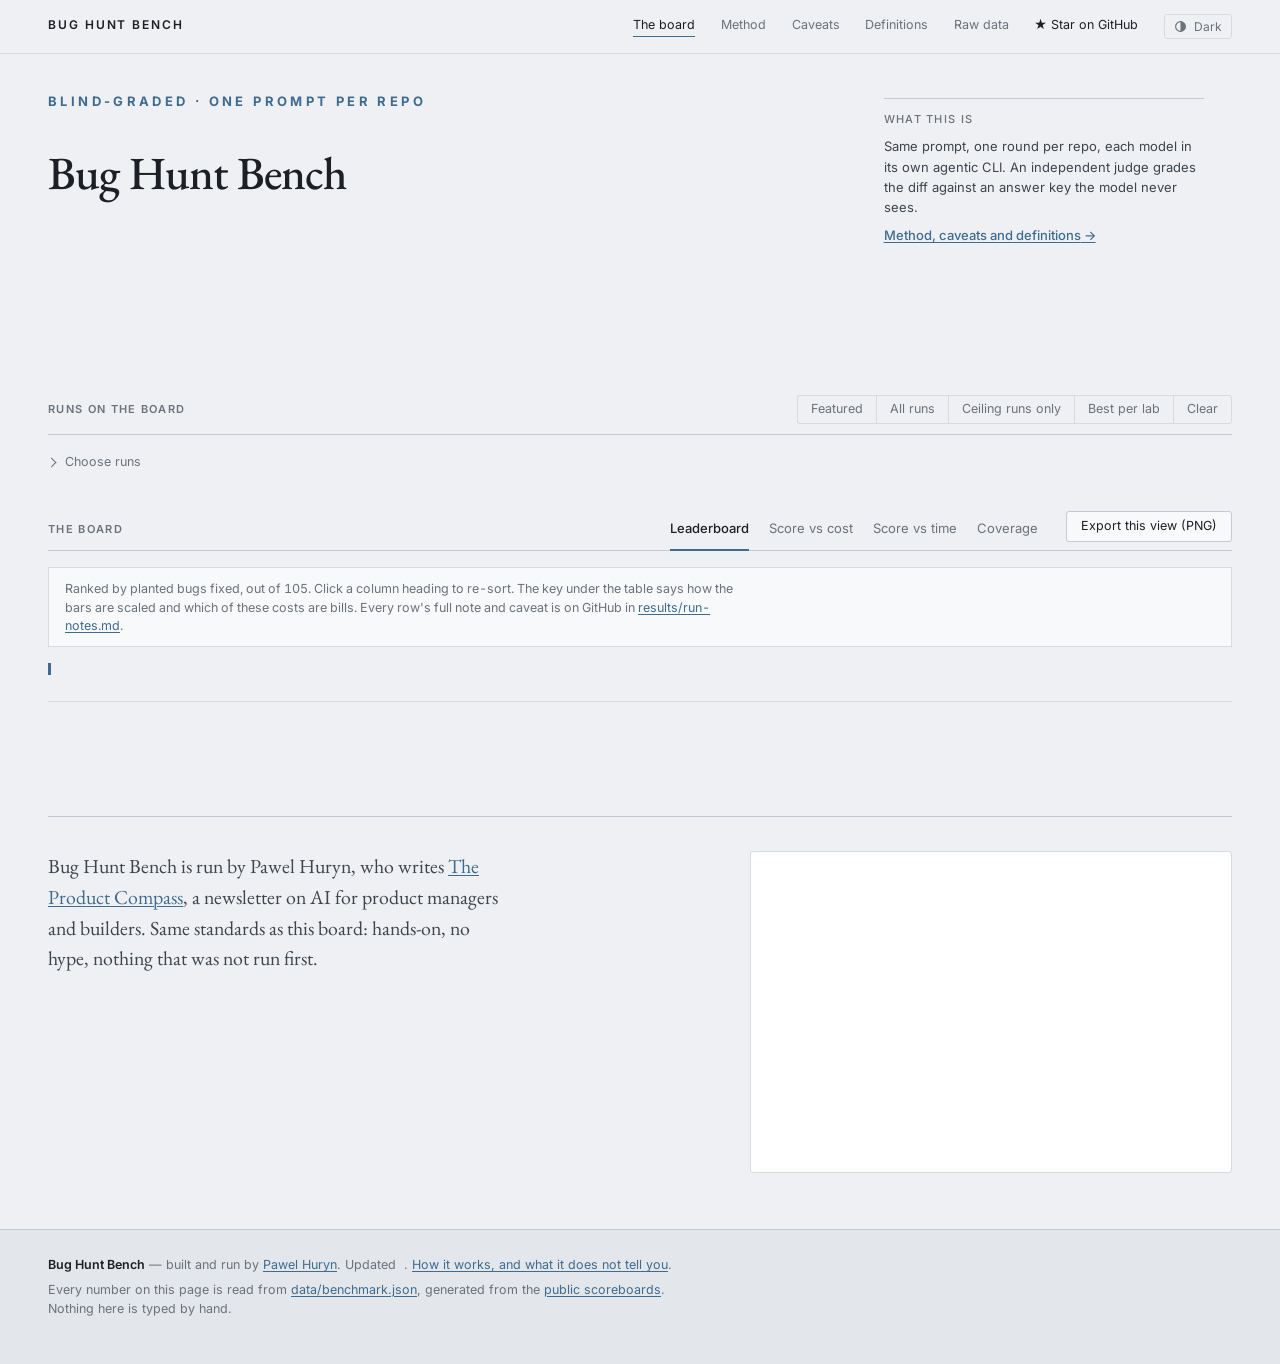
==== index.html @ 11ba24b5 "bug hunt bench: Fable 5.1 (max effort) (43/105)" ====
<!doctype html>
<html lang="en">
<head>
<meta charset="utf-8">
<meta name="viewport" content="width=device-width, initial-scale=1">
<title>Bug Hunt Bench — frontier coding models against real planted bugs</title>
<meta name="description" content="A blind-graded benchmark of frontier coding models on real bugs planted in two production codebases. The score counts planted bugs only; extra fixes are tracked separately and never added.">
<link rel="canonical" href="https://bughunt.productcompass.pm/">
<meta name="color-scheme" content="light dark">
<!-- theme-boot.js rewrites this to the dark surface when the dark theme is on -->
<meta name="theme-color" content="#eef0f3">
<meta name="author" content="Pawel Huryn">

<!-- The one classic, render-blocking script on the page: it stamps the theme on
     <html> before the first paint, so a dark-theme visitor never sees a white
     flash. It is a file rather than an inline block because the CSP has no
     'unsafe-inline'. -->
<script src="/assets/js/theme-boot.js?v=d69cab3767"></script>

<meta property="og:type" content="website">
<meta property="og:site_name" content="Bug Hunt Bench">
<meta property="og:title" content="Bug Hunt Bench — frontier coding models against real planted bugs">
<meta property="og:description" content="A blind-graded benchmark of frontier coding models on real bugs planted in two production codebases. The score counts planted bugs only; extra fixes are tracked separately and never added.">
<meta property="og:url" content="https://bughunt.productcompass.pm/">
<meta property="og:image" content="https://bughunt.productcompass.pm/og-image.png?v=2026-09-22-42d2c5bd">
<meta property="og:image:width" content="1200">
<meta property="og:image:height" content="630">
<meta property="og:image:alt" content="Bug Hunt Bench leaderboard">
<meta name="twitter:card" content="summary_large_image">
<meta name="twitter:title" content="Bug Hunt Bench — frontier coding models against real planted bugs">
<meta name="twitter:description" content="A blind-graded benchmark of frontier coding models on real bugs planted in two production codebases. The score counts planted bugs only.">
<meta name="twitter:image" content="https://bughunt.productcompass.pm/og-image.png?v=2026-09-22-42d2c5bd">
<meta name="twitter:creator" content="@PawelHuryn">

<link rel="icon" href="/assets/favicon.svg" type="image/svg+xml">
<link rel="icon" href="/assets/favicon-32.png" sizes="32x32" type="image/png">
<link rel="apple-touch-icon" href="/assets/apple-touch-icon.png">
<link rel="preconnect" href="https://fonts.googleapis.com">
<link rel="preconnect" href="https://fonts.gstatic.com" crossorigin>
<link rel="stylesheet" href="https://fonts.googleapis.com/css2?family=EB+Garamond:ital,wght@0,400;0,500;1,400&amp;family=Inter:wght@400;500;600&amp;display=swap">
<link rel="stylesheet" href="/assets/css/site.css?v=d69cab3767">

<!-- dateModified and url are patched at runtime from data/benchmark.json; keep the static values in sync anyway. -->
<script type="application/ld+json" id="dataset-schema">
{
  "@context": "https://schema.org",
  "@type": "Dataset",
  "name": "Bug Hunt Bench",
  "alternateName": "Bug Hunt Bench coding-model benchmark",
  "description": "A blind-graded benchmark of frontier coding models on real bugs planted in two production codebases: a TypeScript VS Code extension and a React/Supabase LMS. Each model gets one round per repo in its own native agentic CLI, and an independent judge grades the resulting diff against a withheld answer key. The headline score counts planted bugs only.",
  "url": "https://bughunt.productcompass.pm/",
  "sameAs": "https://github.com/phuryn/bug-hunt-bench",
  "license": "https://opensource.org/licenses/MIT",
  "isAccessibleForFree": true,
  "dateModified": "2026-08-25",
  "keywords": ["coding models", "AI benchmark", "bug fixing", "software engineering agents", "blind grading"],
  "creator": {
    "@type": "Person",
    "name": "Pawel Huryn",
    "url": "https://www.productcompass.pm",
    "sameAs": ["https://x.com/PawelHuryn", "https://www.linkedin.com/in/pawel-huryn"]
  },
  "distribution": {
    "@type": "DataDownload",
    "encodingFormat": "application/json",
    "contentUrl": "https://bughunt.productcompass.pm/data/benchmark.json"
  },
  "measurementTechnique": "Blind grading of model-produced diffs against a withheld answer key",
  "variableMeasured": [
    { "@type": "PropertyValue", "name": "fixed", "description": "Planted bugs fixed and verified against the withheld answer key. The only number in the score.", "minValue": 0, "maxValue": 105 },
    { "@type": "PropertyValue", "name": "partial", "description": "The defect was addressed but not fully closed. Not counted in the score." },
    { "@type": "PropertyValue", "name": "claimed_only", "description": "The model reported a fix that its diff does not deliver." },
    { "@type": "PropertyValue", "name": "extras", "description": "Genuine defects fixed that were never planted. Real work, deliberately kept out of the score." },
    { "@type": "PropertyValue", "name": "wall_min", "description": "Wall-clock minutes for the run: repo 1 plus repo 2 agent time, dependency install excluded.", "unitText": "minute" },
    { "@type": "PropertyValue", "name": "cost_usd", "description": "Run cost in US dollars, tagged by kind: an actual bill, a list-rate estimate, a reconstructed floor, or free.", "unitText": "USD" }
  ]
}
</script>
<script type="module" src="/assets/js/main.js?v=d69cab3767"></script>
<!-- Microsoft Clarity analytics. A file, not an inline block: the CSP has no 'unsafe-inline'. -->
<script src="/assets/js/clarity.js?v=d69cab3767" async></script>
</head>
<body>
<a class="skip-link" href="#leaderboard">Skip to the leaderboard</a>

<header class="masthead">
  <div class="wrap masthead__inner">
    <span class="wordmark" aria-current="page">Bug&nbsp;Hunt&nbsp;Bench</span>
    <div class="masthead__right">
      <nav class="masthead__nav" aria-label="Sections">
        <a href="#leaderboard" aria-current="page">The board</a>
        <a href="/method">Method</a>
        <a href="/method#caveats">Caveats</a>
        <a href="/method#definitions">Definitions</a>
        <a id="source-link" href="https://github.com/phuryn/bug-hunt-bench/tree/main/results" target="_blank" rel="noopener" aria-label="Raw data (opens in a new tab)">Raw data</a>
        <a id="star-link" class="masthead__star" href="https://github.com/phuryn/bug-hunt-bench" target="_blank" rel="noopener" aria-label="Star Bug Hunt Bench on GitHub (opens in a new tab)">&#9733; Star on GitHub</a>
      </nav>
      <button type="button" class="themetoggle" id="theme-toggle" aria-pressed="false" aria-label="Dark theme">
        <svg viewBox="0 0 16 16" aria-hidden="true" focusable="false">
          <circle class="disc" cx="8" cy="8" r="6"></circle>
          <path class="half" d="M8 2a6 6 0 0 1 0 12z"></path>
        </svg>
        <span>Dark</span>
      </button>
    </div>
  </div>
</header>

<main id="main">

  <section class="hero wrap" aria-labelledby="page-title">
    <p class="kicker">Blind-graded &middot; One prompt per repo<span id="hero-updated-wrap" hidden> &middot; Updated <time id="hero-updated" datetime=""></time></span></p>
    <!-- replaced at runtime with the headline built from data/benchmark.json; the
         static text is what a crawler without JavaScript gets, and carries no figures -->
    <h1 id="page-title">Bug Hunt Bench</h1>
    <p class="lede" id="hero-lede"></p>

    <!-- The bridge: what the benchmark is, and the way through to the page that
         says it properly. The method, the caveats and the definitions moved to
         /method so the board comes first; this is the only prose about them that
         stays here, and it carries no figures, so it cannot go stale. -->
    <aside class="bridge" aria-label="What this is">
      <p class="eyebrow">What this is</p>
      <p>Same prompt, one round per repo, each model in its own agentic CLI. An independent judge grades the diff against an answer key the model never sees.</p>
      <p class="bridge__more"><a href="/method">Method, caveats and definitions</a></p>
    </aside>

    <figure class="tickrule">
      <div class="tickrule__plot" id="tickrule-plot" aria-hidden="true"></div>
      <div class="tickrule__skeleton skeleton__row" id="tickrule-skeleton" aria-hidden="true"></div>
      <figcaption id="tickrule-caption"></figcaption>
    </figure>
  </section>

  <section class="controls wrap" aria-labelledby="controls-title">
    <div class="controls__bar">
      <h2 class="controls__title" id="controls-title">Runs on the board</h2>
      <div class="presets" role="group" aria-label="Selection presets">
        <button type="button" class="preset" data-preset="featured">Featured</button>
        <button type="button" class="preset" data-preset="all">All runs</button>
        <button type="button" class="preset" data-preset="ceiling">Ceiling runs only</button>
        <button type="button" class="preset" data-preset="best-per-lab">Best per lab</button>
        <button type="button" class="preset" data-preset="clear">Clear</button>
      </div>
    </div>
    <details class="picker" id="picker">
      <summary><span id="picker-summary">Choose runs</span></summary>
      <div class="picker__grid" id="picker-grid"></div>
      <p class="picker__note">A model can appear more than once — different reasoning tiers, or a different harness. Runs tagged <span class="tag tag--superseded">superseded</span> are historical and stay out of the default view.</p>
    </details>
  </section>

  <section class="views wrap" id="leaderboard" aria-labelledby="views-title">
    <div class="views__bar">
      <h2 class="views__title" id="views-title">The board</h2>
      <div class="views__actions">
        <div class="tabs" role="tablist" aria-label="View">
          <button type="button" class="tab" role="tab" id="tab-table" aria-controls="panel-table" aria-selected="true" data-view="table">Leaderboard</button>
          <button type="button" class="tab" role="tab" id="tab-scatter" aria-controls="panel-scatter" aria-selected="false" tabindex="-1" data-view="scatter">Score vs cost</button>
          <button type="button" class="tab" role="tab" id="tab-time" aria-controls="panel-time" aria-selected="false" tabindex="-1" data-view="time">Score vs time</button>
          <button type="button" class="tab" role="tab" id="tab-coverage" aria-controls="panel-coverage" aria-selected="false" tabindex="-1" data-view="coverage">Coverage</button>
        </div>
        <button type="button" class="btn btn--export" id="export-png">Export this view (PNG)</button>
      </div>
    </div>

    <div class="panel" id="panel-table" role="tabpanel" tabindex="0" aria-labelledby="tab-table">
      <div class="skeleton" id="board-skeleton" aria-hidden="true">
        <div class="skeleton__head"></div>
        <div class="skeleton__row"></div><div class="skeleton__row"></div>
        <div class="skeleton__row"></div><div class="skeleton__row"></div>
        <div class="skeleton__row"></div><div class="skeleton__row"></div>
        <div class="skeleton__row"></div><div class="skeleton__row"></div>
      </div>
      <div class="tablewrap" id="tablewrap" tabindex="0" role="region" aria-label="Leaderboard table, scrollable">
        <table class="board" id="board">
          <caption class="board__caption" id="board-caption">
            Ranked by planted bugs fixed, out of 105. Click a column heading to re-sort. The key under the table says how the bars are scaled and which of these costs are bills.
            Every row's full note and caveat is on GitHub in <a href="https://github.com/phuryn/bug-hunt-bench/blob/main/results/run-notes.md">results/run-notes.md</a>.
          </caption>
          <thead id="board-head"></thead>
          <tbody id="board-body"></tbody>
        </table>
      </div>
      <p class="empty" id="table-empty" hidden>No runs selected. Pick some above, or hit <strong>Featured</strong>.</p>
      <p class="pullquote" id="extras-pullquote"></p>
      <div class="keys" id="table-keys"></div>
    </div>

    <div class="panel" id="panel-scatter" role="tabpanel" tabindex="0" aria-labelledby="tab-scatter" hidden>
      <div class="chart" id="chart"></div>
      <p class="empty" id="scatter-empty" hidden>No runs selected. Pick some above, or hit <strong>Featured</strong>.</p>
      <div class="chart__legend" id="chart-legend"></div>
      <p class="chart__note">
        Cost is on a logarithmic axis: the spread across the board is roughly two hundredfold, and a linear axis would pile half the runs into the left margin.
        <span id="axis-note"></span>
        Every value here is also in the <button type="button" class="linkbtn" data-goto-view="table">leaderboard table</button>.
      </p>
    </div>

    <div class="panel" id="panel-time" role="tabpanel" tabindex="0" aria-labelledby="tab-time" hidden>
      <div class="chart" id="chart-time"></div>
      <p class="empty" id="time-empty" hidden>No runs selected. Pick some above, or hit <strong>Featured</strong>.</p>
      <div class="chart__legend" id="time-legend"></div>
      <p class="chart__note">
        Minutes are on a linear axis: the board spans under sevenfold, well inside one order of magnitude, so a linear axis places every run honestly and keeps the reading additive.
        <span id="time-axis-note"></span>
        Every value here is also in the <button type="button" class="linkbtn" data-goto-view="table">leaderboard table</button>.
      </p>
    </div>

    <div class="panel" id="panel-coverage" role="tabpanel" tabindex="0" aria-labelledby="tab-coverage" hidden>
      <div class="coverage" id="coverage-host"></div>
      <p class="empty" id="coverage-empty" hidden>No runs selected. Pick some above, or hit <strong>Featured</strong>.</p>
      <div id="coverage-note"></div>
    </div>
  </section>

  <noscript>
    <section class="prose wrap">
      <h2>This board needs JavaScript</h2>
      <p>The table and the charts are drawn in the browser from a single JSON file, so no number on this page is hand-typed. You can read the same numbers straight from the source: <a href="/data/benchmark.json">data/benchmark.json</a>, or the <a href="https://github.com/phuryn/bug-hunt-bench/tree/main/results">public scoreboards</a>. The <a href="/method">method page</a> reads from the same file.</p>
    </section>
  </noscript>
  <!-- The coda: the newsletter, last on the page and above the footer, so it is on
       every view and never between a reader and a number. The frame is Substack's
       own subscribe document (allowed by frame-src in _headers); the link in the
       sentence is the way in for anyone whose browser blocks third-party frames. -->
  <section class="coda wrap" aria-label="Subscribe to The Product Compass">
    <div class="coda__inner">
      <div class="coda__text">
        <p>Bug Hunt Bench is run by Pawel Huryn, who writes <a href="https://www.productcompass.pm/subscribe">The Product Compass</a>, a newsletter on AI for product managers and builders. Same standards as this board: hands-on, no hype, nothing that was not run first.</p>
      </div>
      <div class="coda__frame">
        <iframe class="coda__embed" src="https://www.productcompass.pm/embed" width="480" height="320" title="Subscribe to The Product Compass" loading="lazy" scrolling="no"></iframe>
      </div>
    </div>
  </section>
</main>

<footer class="footer">
  <div class="wrap footer__inner">
    <p><strong>Bug Hunt Bench</strong> — built and run by <a href="https://www.productcompass.pm">Pawel Huryn</a>. Updated <time id="footer-updated" datetime="">&nbsp;</time>. <a href="/method">How it works, and what it does not tell you</a>.</p>
    <p>Every number on this page is read from <a href="/data/benchmark.json">data/benchmark.json</a>, generated from the <a href="https://github.com/phuryn/bug-hunt-bench/tree/main/results">public scoreboards</a>. Nothing here is typed by hand.</p>
  </div>
</footer>
</body>
</html>
---- assets/css/site.css ----
/* Bug Hunt Bench — site styles
   Two registers on purpose: prose is EB Garamond (the argument), data is Inter
   (the evidence), with a system mono for the harness lines under each model name.
   The only saturated colour on the page is a run's own colour, and it never
   appears without the run's name beside it.

   Two themes. Light is the default and is the one that matches the printed card;
   dark restates the same chrome on a dark surface. Everything that changes is a
   token below — surfaces, ink, hairlines, and the neutral bar grey. The run
   colours are NOT tokens: they come from the data file, and the only ones that
   move in dark are the ones that would otherwise be invisible (see theme.js). */

:root {
  /* chrome */
  --page:      #eef0f3;
  --panel:     #e3e6ea;
  --plate:     #f8f9fb;   /* derived: the data surface, one step lighter than the page */
  --hairline:  #d6dae1;
  --rule:      #c4cad3;   /* derived: a hairline with a little more weight, for header rules */
  --ink:       #1c2026;
  --ink-2:     #3d444d;   /* derived: long-form body ink */
  --muted:     #6b727b;
  --accent:    #3f6b8f;
  --accent-wash: rgba(63, 107, 143, 0.07);
  --neutral:   #aab1ba;
  --bar:       #aab1ba;   /* the card's bar grey: wall clock and cost, never an identity */

  /* The only two hues on the page that mean something rather than identify
     something: the state of a planted bug on the tick rule. Chosen against THIS
     page surface with the categorical validator, not picked by eye -
     CVD deltaE 11.7 (target 8), normal-vision 26.8 (floor 15), and both above
     3:1 on --page. Red-green is still the pair that fails a deuteranope, so the
     rule never leans on them: fill and height carry the same distinction. */
  --tick-fixed:    #2b8f66;
  --tick-survivor: #9e2b20;

  /* surfaces that invert rather than lighten */
  --chip-ring: rgba(28, 32, 38, 0.16);
  --tip-bg:    #1c2026;
  --tip-ink:   #eef0f3;
  --tip-meta:  #c9ced6;
  --on-bg:     #1c2026;   /* a control in its "on" state */
  --on-ink:    #eef0f3;
  --shadow:    rgba(28, 32, 38, 0.18);

  /* type */
  --serif: "EB Garamond", "Iowan Old Style", Georgia, "Times New Roman", serif;
  --sans: "Inter", -apple-system, BlinkMacSystemFont, "Segoe UI", Roboto, Helvetica, Arial, sans-serif;
  --mono: ui-monospace, SFMono-Regular, "SF Mono", "Cascadia Mono", Menlo, Consolas, monospace;

  /* rhythm */
  --gap: 24px;
  --wrap: 1280px;

  color-scheme: light;
}

/* Dark is selected, not flipped: its own steps, checked against the dark surface.
   There is deliberately no `@media (prefers-color-scheme: dark)` twin of this
   block. theme-boot.js reads the OS preference and stamps data-theme on <html>
   before the first paint, so the media query would never win — and a second copy
   of these values would only be a set of numbers waiting to drift out of sync.
   The page renders nothing without JavaScript anyway (see the <noscript> block),
   so a CSS-only dark mode would be styling an empty document. */
:root[data-theme="dark"] {
  --page:      #101419;
  --panel:     #1d232b;
  --plate:     #161b21;   /* the data surface, one step lighter than the page, as in light */
  --hairline:  #262d36;
  --rule:      #39424e;
  --ink:       #e9edf2;
  --ink-2:     #b9c2cd;
  --muted:     #8994a1;
  --accent:    #8fb8dc;
  --accent-wash: rgba(143, 184, 220, 0.10);
  --neutral:   #626c79;
  --bar:       #5c6673;

  /* the dark theme's own steps for the tick rule, validated against #101419:
     CVD deltaE 8.1, normal-vision 27.5, contrast 4.7:1 and 4.8:1 */
  --tick-fixed:    #0b9360;
  --tick-survivor: #e15247;

  --chip-ring: rgba(233, 237, 242, 0.30);
  --tip-bg:    #232a33;
  --tip-ink:   #e9edf2;
  --tip-meta:  #a9b3bf;
  --on-bg:     #8fb8dc;
  --on-ink:    #0d1116;
  --shadow:    rgba(0, 0, 0, 0.55);

  color-scheme: dark;
}

*, *::before, *::after { box-sizing: border-box; }

/* the table's display rules would otherwise beat the UA's [hidden] */
[hidden] { display: none !important; }

html { -webkit-text-size-adjust: 100%; }

body {
  margin: 0;
  background: var(--page);
  color: var(--ink);
  font-family: var(--sans);
  font-size: 16px;
  line-height: 1.5;
  -webkit-font-smoothing: antialiased;
  text-rendering: optimizeLegibility;
}

.wrap {
  max-width: var(--wrap);
  margin-inline: auto;
  padding-inline: clamp(18px, 4vw, 48px);
}

a { color: var(--accent); text-decoration-thickness: 1px; text-underline-offset: 2px; }
a:hover { color: var(--ink); }

:focus-visible {
  outline: 2px solid var(--accent);
  outline-offset: 2px;
  border-radius: 2px;
}

.skip-link {
  position: absolute; left: -9999px; top: 0;
  background: var(--on-bg); color: var(--on-ink);
  padding: 10px 16px; z-index: 20; font-size: 13px;
}
.skip-link:focus { left: 0; }

.eyebrow {
  font-size: 11px; letter-spacing: 0.12em; text-transform: uppercase;
  color: var(--muted); margin: 0 0 14px; font-weight: 500;
}

/* the card's kicker: accent, wide-tracked, the loudest small type on the page */
.kicker {
  grid-column: 1;
  grid-row: 1;
  font-size: clamp(11px, 1.15vw, 13px);
  font-weight: 700; letter-spacing: 0.26em; text-transform: uppercase;
  color: var(--accent); margin: 0 0 16px;
}

/* ---------------------------------------------------------------- masthead */

.masthead { border-bottom: 1px solid var(--hairline); background: var(--page); }
.masthead__inner {
  display: flex; align-items: baseline; justify-content: space-between;
  gap: 20px; flex-wrap: wrap; padding-block: 14px;
}
.wordmark {
  font-family: var(--sans); font-size: 12px; font-weight: 600;
  letter-spacing: 0.16em; text-transform: uppercase; color: var(--ink);
  text-decoration: none;
}
a.wordmark:hover { color: var(--accent); }
.masthead__nav a[aria-current="page"] { color: var(--ink); border-bottom-color: var(--accent); }
.masthead__right {
  display: flex; align-items: center; gap: clamp(12px, 2vw, 26px); flex-wrap: wrap;
}
.masthead__nav { display: flex; gap: clamp(12px, 2vw, 26px); flex-wrap: wrap; align-items: baseline; }
.masthead__nav a {
  font-size: 12.5px; color: var(--muted); text-decoration: none;
  padding-bottom: 2px; border-bottom: 1px solid transparent;
}
.masthead__nav a:hover { color: var(--ink); border-bottom-color: var(--rule); }
/* the star ask is the one nav item allowed to read as a request: ink, not muted, still no button chrome */
.masthead__nav a.masthead__star { color: var(--ink); white-space: nowrap; }
.masthead__nav a.masthead__star:hover { color: var(--accent); border-bottom-color: var(--accent); }
/* the external link is nav, not a call to action: same weight as its neighbours
   (Pawel, 2026-08-25). The .masthead__out accent rule was removed, not overridden. */

/* theme toggle — a real button, a real pressed state, a stable accessible name */
.themetoggle {
  font: inherit; font-size: 12px; line-height: 1; cursor: pointer;
  display: inline-flex; align-items: center; gap: 7px;
  background: transparent; color: var(--muted);
  border: 1px solid var(--hairline); border-radius: 3px; padding: 5px 9px;
}
.themetoggle:hover { color: var(--ink); border-color: var(--rule); }
.themetoggle[aria-pressed="true"] { color: var(--ink); border-color: var(--rule); background: var(--plate); }
.themetoggle svg { width: 13px; height: 13px; flex: none; }
.themetoggle .disc { fill: none; stroke: currentColor; stroke-width: 1.4; }
.themetoggle .half { fill: currentColor; }

/* -------------------------------------------------------------------- hero */

/* The board is the point, so the hero is sized to get out of its way: two
   columns, the argument on the left, the way through to the method on the right.
   The four stat tiles that used to hold that rail are gone - every figure on
   them was already on the board a few hundred pixels further down. */
.hero {
  padding-block: clamp(22px, 3vw, 40px) clamp(10px, 1.5vw, 16px);
  display: grid;
  grid-template-columns: minmax(0, 1.55fr) minmax(228px, 0.7fr);
  column-gap: clamp(28px, 5vw, 72px);
  align-items: start;
}

/* headline = the finding, not the product name; the product name is the kicker
   and the wordmark. The opening clause carries the accent, as on the card. */
h1 {
  grid-column: 1;
  grid-row: 2;
  font-family: var(--serif);
  font-weight: 500;
  font-size: clamp(1.95rem, 3.6vw, 3rem);
  line-height: 1.04;
  letter-spacing: -0.018em;
  margin: 0 0 12px;
  max-width: 26ch;
  text-wrap: balance;
}
h1 em { font-style: normal; color: var(--accent); }

.lede {
  grid-column: 1;
  grid-row: 3;
  font-family: var(--serif);
  font-style: italic;
  font-size: clamp(1.02rem, 1.5vw, 1.18rem);
  line-height: 1.42;
  color: var(--ink-2);
  max-width: 50ch;
  margin: 0;
  text-wrap: pretty;
}

.hero .eyebrow { grid-column: 1; margin-bottom: 8px; }

/* the bridge: what this is, and the door to the page that says it properly */
.bridge {
  grid-column: 2;
  grid-row: 1 / span 3;
  margin: 6px 0 0;
  padding-top: 12px;
  border-top: 1px solid var(--rule);
  font-size: 13px;
  line-height: 1.55;
  color: var(--ink-2);
  max-width: 40ch;
}
.bridge p { margin: 0 0 8px; }
.bridge .eyebrow { grid-column: auto; margin-bottom: 8px; }
.bridge__more { margin: 0; }
.bridge__more a { font-weight: 500; }
.bridge__more a::after { content: " →"; }

/* the signature: a 105-tick measure rule.
   Two states, three channels each, because red and green alone is exactly the
   pair that collapses for a deuteranope and on a mono printer:
     fixed by at least one model - SOLID  green, full height
     never fixed by anything     - HOLLOW red,   full height
   Equal height on purpose (Pawel, 2026-08-25): the rule reads as one measure of
   105, and a short mark next to a tall one was being read as a smaller quantity
   rather than a different state. Fill is the non-colour channel that survives a
   deuteranope and a mono printer; an empty tick reads as an unfilled slot, which
   is what an unfixed bug is. */
.tickrule {
  grid-column: 1 / -1;
  grid-row: 4;
  margin: clamp(22px, 3.2vw, 40px) 0 0;
}
.tickrule__plot {
  display: flex; gap: 2px; align-items: flex-end;
  height: 44px; width: 100%;
}
.tickrule__plot .tick {
  flex: 1 1 0; min-width: 0;
  border-radius: 1px;
}
.tickrule__plot .tick--fixed {
  height: 100%;
  background: var(--tick-fixed);
}
.tickrule__plot .tick--survivor {
  height: 100%;
  background: transparent;
  box-shadow: inset 0 0 0 1.5px var(--tick-survivor);
}
.tickrule figcaption {
  font-size: 12.5px; color: var(--muted); margin-top: 10px;
  max-width: 84ch; line-height: 1.55;
}
.tickrule figcaption b { color: var(--ink); font-weight: 600; }

/* the caption is the legend: each half names its own mark and shows it */
.tickkey { color: var(--ink-2); }
.tickkey__mark {
  display: inline-block; width: 7px; vertical-align: -1px;
  margin-right: 5px; border-radius: 1px;
}
.tickkey--fixed .tickkey__mark { height: 11px; background: var(--tick-fixed); }
.tickkey--survivor .tickkey__mark {
  height: 11px; box-shadow: inset 0 0 0 1.5px var(--tick-survivor);
}

/* ---------------------------------------------------------------- controls */

.controls { padding-block: clamp(20px, 2.6vw, 32px) 0; }
.controls__bar {
  display: flex; align-items: baseline; justify-content: space-between;
  gap: 16px; flex-wrap: wrap;
  border-bottom: 1px solid var(--rule); padding-bottom: 10px;
}
.controls__title, .views__title {
  font-family: var(--sans); font-size: 11px; font-weight: 600;
  letter-spacing: 0.12em; text-transform: uppercase; color: var(--muted);
  margin: 0;
}

.presets { display: flex; gap: 0; flex-wrap: wrap; }
.preset {
  font: inherit; font-size: 12.5px; line-height: 1;
  background: transparent; color: var(--muted);
  border: 1px solid var(--hairline); border-right-width: 0;
  padding: 7px 13px; cursor: pointer;
}
.preset:first-child { border-radius: 3px 0 0 3px; }
.preset:last-child { border-right-width: 1px; border-radius: 0 3px 3px 0; }
.preset:hover { color: var(--ink); background: var(--plate); }
.preset[aria-pressed="true"] {
  background: var(--on-bg); border-color: var(--on-bg); color: var(--on-ink);
}
.preset[aria-pressed="true"] + .preset { border-left-color: var(--on-bg); }

.picker { margin-top: 12px; }
.picker > summary {
  cursor: pointer; font-size: 12.5px; color: var(--ink);
  padding: 6px 0; list-style: none; display: flex; align-items: center; gap: 8px;
}
.picker > summary::-webkit-details-marker { display: none; }
.picker > summary::before {
  content: ""; width: 7px; height: 7px; flex: none;
  border-right: 1.5px solid var(--muted); border-bottom: 1.5px solid var(--muted);
  transform: rotate(-45deg); transition: transform 120ms ease;
  margin-right: 2px;
}
.picker[open] > summary::before { transform: rotate(45deg); }
.picker > summary span { color: var(--muted); }
.picker > summary b { color: var(--ink); font-weight: 500; }

.picker__grid {
  display: grid; grid-template-columns: repeat(auto-fill, minmax(232px, 1fr));
  gap: 18px clamp(20px, 3vw, 40px);
  padding: 18px 0 4px;
}
.picker fieldset { border: 0; margin: 0; padding: 0; min-width: 0; }
.picker legend {
  padding: 0 0 7px; width: 100%;
  border-bottom: 1px solid var(--hairline); margin-bottom: 7px;
}
/* The vendor heading is a CHECKBOX, not a button: a button can only act, a
   checkbox also reports - all, some (indeterminate), none. Same at model level. */
.vendor {
  display: flex; align-items: center; gap: 7px; cursor: pointer; width: 100%;
}
.vendor__box, .group__box {
  margin: 0; width: 13px; height: 13px; flex: none; accent-color: var(--accent);
}
.vendor__name {
  font-size: 10.5px; font-weight: 600; letter-spacing: 0.1em;
  text-transform: uppercase; color: var(--muted);
}
.vendor__count, .group__count {
  margin-left: auto; font-size: 10.5px; color: var(--muted);
  font-variant-numeric: tabular-nums;
}
.vendor:hover .vendor__name, .vendor:hover .vendor__count { color: var(--accent); }

/* One model's effort ladder, or one small vendor inside OTHER. */
.group { margin: 0; }
.group > summary {
  display: flex; align-items: center; gap: 7px; padding: 4px 0;
  cursor: pointer; list-style: none; font-size: 12.5px; color: var(--ink-2);
}
.group > summary::-webkit-details-marker { display: none; }
.group > summary:hover { color: var(--ink); }
.group__name { line-height: 1.3; min-width: 0; }
.group__name::after {
  content: ""; display: inline-block; width: 5px; height: 5px; margin-left: 7px;
  border-right: 1.2px solid var(--muted); border-bottom: 1.2px solid var(--muted);
  transform: translateY(-2px) rotate(-45deg); transition: transform 120ms ease;
}
.group[open] > summary .group__name::after { transform: translateY(-3px) rotate(45deg); }
.group > summary:has(.group__box:checked) .group__name { color: var(--ink); font-weight: 500; }
.group .run { padding-left: 20px; }

.run {
  display: grid; grid-template-columns: 13px 9px 1fr; align-items: start;
  gap: 0 7px; padding: 4px 0; cursor: pointer; font-size: 12.5px;
  color: var(--ink-2);
}
.run--nosw { grid-template-columns: 13px 1fr; }
.run__name--tier { font-size: 12px; letter-spacing: 0.01em; }
.run:hover { color: var(--ink); }
.run input { margin: 3px 0 0; width: 13px; height: 13px; accent-color: var(--accent); }
.swatch {
  width: 9px; height: 9px; margin-top: 4px; border-radius: 2px;
  box-shadow: inset 0 0 0 1px var(--chip-ring);
  flex: none;
}
.run__body { min-width: 0; }
.run__name { display: block; line-height: 1.3; }
.run__meta {
  display: block; font-size: 10.5px; color: var(--muted); margin-top: 1px;
  letter-spacing: 0.01em;
}
.run input:checked ~ .run__body .run__name { color: var(--ink); font-weight: 500; }

.picker__note {
  font-size: 12px; color: var(--muted); margin: 12px 0 0; max-width: 76ch;
}

/* ------------------------------------------------------------------- views */

.views { padding-block: clamp(20px, 2.8vw, 34px) 0; }
.views__bar {
  display: flex; align-items: flex-end; justify-content: space-between;
  gap: 16px; flex-wrap: wrap;
  border-bottom: 1px solid var(--rule); padding-bottom: 0;
}
.views__title { padding-bottom: 12px; }
.views__actions { display: flex; align-items: flex-end; gap: clamp(12px, 3vw, 28px); flex-wrap: wrap; }

.tabs { display: flex; gap: 20px; }
.tab {
  font: inherit; font-size: 13px; background: none; border: 0; cursor: pointer;
  color: var(--muted); padding: 6px 0 10px; border-bottom: 2px solid transparent;
  margin-bottom: -1px;
}
.tab:hover { color: var(--ink); }
.tab[aria-selected="true"] { color: var(--ink); border-bottom-color: var(--accent); font-weight: 500; }

.btn {
  font: inherit; font-size: 12.5px; line-height: 1; cursor: pointer;
  background: var(--plate); color: var(--ink);
  border: 1px solid var(--rule); border-radius: 3px; padding: 8px 14px;
  margin-bottom: 8px;
}
.btn:hover { border-color: var(--accent); color: var(--accent); }
.btn[disabled] { opacity: 0.45; cursor: not-allowed; }
.btn[disabled]:hover { border-color: var(--rule); color: var(--ink); }
.btn.is-busy { color: var(--muted); }

.linkbtn {
  font: inherit; background: none; border: 0; padding: 0; cursor: pointer;
  color: var(--accent); text-decoration: underline; text-underline-offset: 2px;
}

.panel { padding-top: 16px; }
.panel:focus { outline: none; }
.panel:focus-visible { outline: 2px solid var(--accent); outline-offset: 4px; }

.empty {
  margin: 0; padding: 40px 20px; text-align: center; color: var(--muted);
  font-size: 14px; background: var(--plate); border: 1px solid var(--hairline);
}

/* ---------------------------------------------------------------- skeleton */
/* The board is rendered from JSON, so between first paint and the fetch landing
   the page had a hole in it (Pawel, 2026-08-25: "sometimes it looks empty").
   This is markup, not JS: it paints with the HTML and is removed once the real
   board exists - and on failure too, so a broken load never pulses forever. */
.skeleton {
  background: var(--plate); border: 1px solid var(--hairline);
  padding: 14px 16px 18px;
}
.skeleton__head, .skeleton__row {
  height: 12px; border-radius: 2px; background: var(--hairline);
  animation: skel 1.5s ease-in-out infinite;
}
.skeleton__head { height: 16px; margin-bottom: 16px; width: 46%; }
.skeleton__row { margin-top: 15px; }
.skeleton__row:nth-child(2) { width: 92%; }
.skeleton__row:nth-child(3) { width: 84%; }
.skeleton__row:nth-child(4) { width: 88%; }
.skeleton__row:nth-child(5) { width: 76%; }
.skeleton__row:nth-child(6) { width: 83%; }
.skeleton__row:nth-child(7) { width: 71%; }
.skeleton__row:nth-child(8) { width: 79%; }
.skeleton__row:nth-child(9) { width: 66%; }
@keyframes skel { 0%, 100% { opacity: 0.55; } 50% { opacity: 0.95; } }
@media (prefers-reduced-motion: reduce) {
  .skeleton__head, .skeleton__row { animation: none; opacity: 0.7; }
}
/* while loading, the real regions are empty - keep them out of the flow so the
   placeholder is the only thing occupying the space */
.is-loading .tablewrap,
.is-loading .pullquote,
.is-loading .keys { display: none; }
.skeleton, .tickrule__skeleton { display: none; }
.is-loading .skeleton { display: block; }
.is-loading .tickrule__skeleton { display: block; height: 44px; margin-top: 0; }
.is-loading .tickrule figcaption { visibility: hidden; }
@media print { .skeleton { display: none !important; } }

/* ------------------------------------------------------------------- table */

.tablewrap {
  overflow-x: auto;
  background: var(--plate);
  border: 1px solid var(--hairline);
}
.board {
  width: 100%; min-width: 880px; table-layout: fixed;
  border-collapse: collapse; font-size: 13px;
  font-variant-numeric: tabular-nums;
}
.board__caption {
  caption-side: top; text-align: left; font-size: 12.5px; color: var(--muted);
  /* The caption sits INSIDE .tablewrap, which has a border and a plate background and no
     padding of its own, so `padding: 0 0 8px` printed this sentence hard against the top
     and left edges of the plate. The left value matches .board td:first-child, so the
     caption starts on the same vertical as the model column rather than 16px left of it. */
  padding: 12px 16px 10px; max-width: 88ch;
}
.board__caption em { color: var(--ink-2); font-style: italic; }

.board th, .board td { padding: 9px 12px; text-align: right; white-space: nowrap; }
.board th:first-child, .board td:first-child { text-align: left; padding-left: 16px; }
.board td:last-child, .board th:last-child { padding-right: 16px; }
/* bar columns read left-to-right from a shared start, so the header does too */
.board th.col--bar, .board td.col--bar { text-align: left; }

.board thead th {
  font-size: 10px; font-weight: 700; letter-spacing: 0.11em; text-transform: uppercase;
  color: var(--muted); vertical-align: bottom; padding-top: 9px; padding-bottom: 7px;
}
.board thead tr.groups th {
  padding-block: 6px 5px; border-bottom: 1px solid var(--hairline);
  color: var(--ink-2); font-size: 10px; letter-spacing: 0.12em; text-align: left;
  /* "Tracked, not scored" heads one column now, so the label wraps inside it
     rather than running over the neighbour it does not describe */
  white-space: normal; line-height: 1.25;
}
.board thead tr.cols th { white-space: normal; }
.board thead tr.groups th.g-score { color: var(--ink); }
/* the card's signature rule: one heavy line between the headings and the data */
.board thead tr.cols th { border-bottom: 2px solid var(--ink); }
.board th.divide, .board td.divide { border-left: 1px solid var(--hairline); }

.sortbtn {
  font: inherit; color: inherit; background: none; border: 0; padding: 0;
  cursor: pointer; display: flex; align-items: flex-end; gap: 4px;
  flex-wrap: wrap; text-align: right; line-height: 1.25;
  text-transform: inherit; letter-spacing: inherit; width: 100%;
  justify-content: flex-end;
}
.board th:first-child .sortbtn,
.board th.col--bar .sortbtn { justify-content: flex-start; text-align: left; }
.sortbtn:hover { color: var(--ink); }
.sortbtn .arrow { opacity: 0; flex: none; }
.board th[aria-sort] .sortbtn { color: var(--ink); }
.board th[aria-sort] .sortbtn .arrow { opacity: 1; }
.sortbtn .unit { color: var(--neutral); font-weight: 500; }

.board tbody tr { border-bottom: 1px solid var(--hairline); }
.board tbody tr:hover { background: var(--accent-wash); }
.board tbody tr.is-superseded .model__name { color: var(--muted); }
/* a link to a definition on the method page: underlined on the dotted rhythm the
   cost tags already use, so it reads as "there is more behind this word" */
.deflink {
  color: inherit; text-decoration: none;
  border-bottom: 1px dotted var(--neutral);
}
.deflink:hover, .deflink:focus-visible { color: var(--accent); border-bottom-color: var(--accent); }
/* the effort badge's term, where the key explains it in a sentence */
.keys__term { font-weight: 600; color: var(--ink-2); }

/* Model cell — chip, name, badge, and one quiet line under it.
   Two lines at most. The effort badge sits on the name's own line because it is
   part of the run's identity (Fable 5 at MAX is not Fable 5 at HIGH); vendor and
   harness sit under it because they are provenance, not identity. Nothing else
   is here: the status vocabulary that used to take a third line moved into the
   key under the table, and the dagger that took a fourth is gone. */
.model { display: grid; grid-template-columns: 11px 1fr; gap: 0 9px; align-items: start; }
.model .swatch { width: 11px; height: 11px; border-radius: 3px; margin-top: 4px; }
.model__body { min-width: 0; }
.model__name {
  display: block;
  font-weight: 600; font-size: 15px; color: var(--ink); line-height: 1.16;
  letter-spacing: -0.012em; white-space: normal; text-wrap: balance;
}
.model__meta {
  display: block;
  font-family: var(--mono); font-size: 9.5px; color: var(--muted);
  margin-top: 3px; white-space: normal; line-height: 1.35;
  letter-spacing: -0.01em; text-wrap: pretty;
}
/* the tier the run was asked for. A link, because its definition is one click
   away on the method page; it never carries more than the tier, except on the
   one clamped row, where two words say the tool ran something lower. */
.badge {
  display: inline-flex; align-items: baseline; gap: 4px;
  font-size: 9px; letter-spacing: 0.07em;
  text-transform: uppercase; font-weight: 600; color: var(--ink-2);
  border: 1px solid var(--rule); border-radius: 2px; padding: 0 4px 1px;
  vertical-align: 2px; white-space: nowrap; text-decoration: none;
}
.badge:hover, .badge:focus-visible { color: var(--ink); border-color: var(--ink-2); }
.badge__note {
  text-transform: none; letter-spacing: 0; font-weight: 500; font-size: 9.5px;
  color: var(--muted); border-left: 1px solid var(--hairline); padding-left: 4px;
}
.tag {
  display: inline-block; font-size: 9.5px; letter-spacing: 0.06em;
  text-transform: uppercase; color: var(--muted);
  border: 1px dotted var(--neutral); border-radius: 2px; padding: 1px 4px;
}
.tag--superseded { border-style: solid; border-color: var(--hairline); background: var(--panel); }

/* ---------------------------------------------------------- the bar system

   Three measures, three bars, one rhythm, as on the card: the bar starts at the
   left edge of its cell and the value is printed at the end of it. Each bar has
   its own scale and its own colour rule, and the width of the value is reserved
   out of the track so a full-length bar can never push its own number out of
   the cell:  width = (cell − reserve) × ratio.

   Score  — the run's own colour, solid, drawn against a 100-unit reference.
   Extras — grey hatch at half height, scaled to the biggest extras count.
   Wall / cost — flat neutral grey, never the run's colour: they are not the score. */

.bar-row { display: flex; align-items: center; --reserve: 62px; }
.bar {
  flex: none; display: block; height: 18px; min-width: 2px;
  border-radius: 0 4px 4px 0;
  transition: width 220ms ease;
}
.bar--wall, .bar--cost { height: 13px; background: var(--bar); }
.bar--extras {
  height: 9px; border-radius: 0;
  background-image: repeating-linear-gradient(
    45deg, var(--muted) 0 1.6px, transparent 1.6px 3.4px
  );
  border-bottom: 1px solid var(--muted);
}
.bar--empty { min-width: 0; }
.bar-val { flex: none; margin-left: 10px; white-space: nowrap; }


.bar-row--score { --reserve: 62px; }
.score__num { font-size: 16px; font-weight: 600; color: var(--ink); }
.score__den { color: var(--neutral); font-weight: 400; font-size: 11.5px; }

/* extras — deliberately NOT a score: own column group, own scale, hatch, half height */
.bar-row--extras { --reserve: 30px; }
.extras__num { color: var(--muted); }

.bar-row--wall { --reserve: 68px; }
.wall__num { color: var(--ink-2); font-size: 12.5px; }
.wall__unit { color: var(--neutral); font-size: 10px; margin-left: 3px; }

/* the cost cell is the figure and nothing else now: which of these are bills
   and which are estimates is one sentence in the key, not a word on every row */
.bar-row--cost { --reserve: 68px; }
.cost__val { color: var(--ink-2); font-size: 12.5px; }

.board time { color: var(--muted); font-size: 11px; }

/* pull quote + keys */
/* the card's closing strip: accent rule, panel ground, the rule in accent italic */
/* The scoring note. It was a display pull quote - serif italic, accent colour, ~1.3rem -
   which reads fine for one line and strange for a paragraph: at phone width it became five
   lines of italic serif and stopped looking like a caption and started looking like a poem
   (Pawel, 2026-08-25). It is an explanatory note, so it is set as one: sans, body size,
   left rule instead of a slab, sitting close under the table it explains. */
.pullquote {
  margin: 16px 0 0; padding: 12px 0 0 14px;
  border-top: 0; border-left: 3px solid var(--accent);
  font-family: var(--sans); font-style: normal; font-weight: 400;
  font-size: 13px; line-height: 1.55;
  color: var(--ink-2); max-width: 92ch;
}

.keys {
  margin-top: 26px; padding-top: 18px; border-top: 1px solid var(--hairline);
  display: grid; grid-template-columns: repeat(auto-fit, minmax(250px, 1fr));
  gap: 16px clamp(20px, 3vw, 44px);
  font-size: 12px; color: var(--muted);
}
.keys h3 {
  font-size: 10px; letter-spacing: 0.11em; text-transform: uppercase;
  color: var(--ink-2); margin: 0 0 8px; font-weight: 600;
}
.keys dl { margin: 0; display: grid; grid-template-columns: auto 1fr; gap: 4px 10px; }
.keys dt { color: var(--ink-2); white-space: nowrap; }
.keys dd { margin: 0; }
.keys p { margin: 0 0 6px; line-height: 1.5; }
.keys .swatch-key {
  display: inline-block; width: 22px; height: 6px; vertical-align: 1px;
  margin-right: 6px;
}
.keys .swatch-key--score { background: var(--accent); border-radius: 0 2px 2px 0; }
.keys .swatch-key--extras {
  background-image: repeating-linear-gradient(45deg, var(--muted) 0 2px, transparent 2px 4px);
  box-shadow: inset 0 0 0 1px var(--hairline); height: 5px;
}
.keys .swatch-key--meta { background: var(--bar); border-radius: 0 2px 2px 0; height: 5px; }
.keys .note { color: var(--ink-2); }

/* ------------------------------------------------------------------- chart */

.chart {
  background: var(--plate); border: 1px solid var(--hairline);
  padding: 8px 8px 4px;
}
.chart svg { display: block; width: 100%; height: auto; }
.chart .axis-line { stroke: var(--rule); stroke-width: 1; }
.chart .grid-line { stroke: var(--hairline); stroke-width: 1; }
.chart .tick-label { font-family: var(--sans); font-size: 10.5px; fill: var(--muted); }
.chart .axis-title {
  font-family: var(--sans); font-size: 10.5px; fill: var(--ink-2);
  letter-spacing: 0.085em; text-transform: uppercase; font-weight: 600;
}
.chart .ceiling-label { font-family: var(--sans); font-size: 10.5px; fill: var(--muted); }
.chart .frontier { fill: none; stroke: var(--accent); stroke-width: 1; stroke-opacity: 0.5; stroke-dasharray: 2 3; }
.chart .family-line { fill: none; stroke-width: 1.5; stroke-opacity: 0.4; }
.chart .frontier-label { font-family: var(--sans); font-size: 10px; fill: var(--accent); }
.chart .corner-label {
  font-family: var(--sans); font-size: 10px; fill: var(--muted);
  letter-spacing: 0.06em; text-transform: uppercase;
}
/* a surface-coloured ring gives every mark a 2px gap from its neighbours; the
   hairline on top of it is what keeps a dark chip visible on a dark plate */
.chart .pt-ring { fill: var(--plate); stroke: var(--chip-ring); stroke-width: 1; }
.chart .pt-label {
  font-family: var(--sans); font-size: 10.5px; fill: var(--ink-2);
  paint-order: stroke; stroke: var(--plate); stroke-width: 3px;
  stroke-linejoin: round; stroke-linecap: round;
}
.chart .pt-leader { stroke: var(--neutral); stroke-width: 1; }
/* a figure carrying its own note wears a broken ring - not a colour, so it
   survives the run colour underneath it, a colourblind reader and a mono print */
.chart .pt-flag {
  fill: none; stroke: var(--muted); stroke-width: 1; stroke-dasharray: 2 2.5;
}
.chart .hit { fill: transparent; cursor: pointer; }
.chart .hit:focus-visible { outline: none; }
.chart .pt-halo { fill: none; stroke: var(--accent); stroke-width: 1.5; opacity: 0; }
.chart .is-active .pt-halo { opacity: 1; }
.chart .is-active .pt-label { fill: var(--ink); font-weight: 600; }

.chart__tip {
  position: absolute; pointer-events: none; z-index: 5;
  background: var(--tip-bg); color: var(--tip-ink);
  border: 1px solid var(--rule);
  border-radius: 3px; padding: 9px 11px; font-size: 12px; line-height: 1.45;
  max-width: 260px; box-shadow: 0 6px 20px var(--shadow);
}
.chart__tip .tip-val { font-size: 15px; font-weight: 600; display: block; }
.chart__tip .tip-name { color: var(--tip-meta); }
.chart__tip .tip-row { color: var(--tip-meta); font-size: 11.5px; }
.chart__tip .tip-key {
  display: inline-block; width: 14px; height: 2px; vertical-align: 3px; margin-right: 6px;
}
.chart__tip .tip-note {
  color: var(--tip-meta); font-size: 11px; line-height: 1.4;
  margin-top: 6px; padding-top: 6px; border-top: 1px solid var(--rule);
}

.chart-host { position: relative; }

.chart__legend {
  display: flex; flex-wrap: wrap; gap: 6px 18px; margin-top: 16px;
  font-size: 12px; color: var(--ink-2);
}
.chart__legend span { display: inline-flex; align-items: center; gap: 7px; }
.chart__legend i {
  width: 9px; height: 9px; border-radius: 50%; display: inline-block;
  box-shadow: inset 0 0 0 1px var(--chip-ring);
}
/* What the measure IS, inside the plate with the plot, so it travels with the
   chart instead of sitting somewhere below it. */
.chart__def {
  margin: 14px 0 2px; padding: 1px 0 1px 13px;
  border-left: 2px solid var(--rule);
  font-size: 12px; line-height: 1.5; color: var(--ink-2);
  max-width: 104ch;
}
.chart__def--skip { color: var(--muted); }
.chart__def-flag { display: block; margin-top: 5px; color: var(--muted); }

.chart__note {
  font-size: 12.5px; color: var(--muted); line-height: 1.55;
  max-width: 92ch; margin: 16px 0 0;
}
.chart__note strong { color: var(--ink-2); font-weight: 600; }

/* ----------------------------------------------------------------- coverage

   The fourth view: which of the 105 bugs each run fixed, and where models
   overlap. Same tick vocabulary as the hero rule (.tickrule above) — equal
   height, fill vs hollow, never a size difference standing in for a state
   difference — so a reader who has already read the hero rule reads this one
   for free. The one addition is colour: a tick is filled in the RUN'S own
   colour when that run fixed the bug (there can be a few dozen colours on
   screen, one per row), and hollow, in one neutral ring, when it did not —
   the ring is never the run's own colour at reduced opacity, because that
   would read as a weaker fix rather than as no fix.

   A run's own row doubles as a PIVOT control (coverage.js wires the click and
   the Enter/Space handling): pivoting sorts the columns into four zones
   around what that run fixed, dividing them the same way in the repo strip,
   every row's tick line and, while a pivot is active, a row of plain-word
   labels above it all. Every one of those is a `.coverage__zoned` row built
   from the same zone list, so a divider always lands in the same place top
   to bottom. With no pivot active there is one zone — everything — so a
   `.coverage__zoned` row renders exactly as a flat tick row always did: no
   divider, no seam, no cost. */

.coverage { background: var(--plate); border: 1px solid var(--hairline); padding: 16px 16px 18px; }

/* Zoned layout: one flex group per non-empty zone, sized to its own share of
   the columns, with a divider between any two zones that both have columns
   on screen. `.coverage__ticks` below carries this class too, and adds only
   its own height and vertical rhythm — the flex mechanics live here once. */
.coverage__zoned { display: flex; align-items: stretch; height: 100%; width: 100%; }
.coverage__zonegroup { display: flex; gap: 2px; align-items: stretch; min-width: 0; flex: 1 1 0; }
.coverage__divider {
  flex: 0 0 auto; width: 2px; margin: 0 4px; align-self: stretch;
  background: var(--ink-2); border-radius: 1px;
}

/* Plain-word zone labels ("shared", "only this model" — never A/B/C/D),
   shown only while a pivot is active. Each sits over its own zone's share of
   the width and quietly truncates rather than crowd its neighbour; the
   caption underneath says the same thing in full sentences, so nothing is
   lost by dropping this row on a narrow screen (see the media query below). */
.coverage__zonelabels { display: flex; align-items: baseline; margin: 0 0 6px; }
.coverage__zonelabel {
  flex: 1 1 0; min-width: 0; overflow: hidden; white-space: nowrap; text-overflow: ellipsis;
  font-size: 10px; font-weight: 600; letter-spacing: 0.04em; text-transform: uppercase;
  color: var(--muted);
}
.coverage__divider--label { align-self: stretch; }

.coverage__rows { display: flex; flex-direction: column; gap: 16px; }
.coverage__row--nodata { opacity: 0.55; }

/* A row with per-bug data doubles as a pivot control. The hit area eats a
   little into the row gap above and below (negative margin, matching
   padding) so the highlight reads as one full rectangle rather than hugging
   the text; :focus-visible's outline is the page-wide default (see :root
   rule near the top of this file) and needs nothing extra here. A row with
   no data never gets role="button" — coverage.js leaves it exactly as it was. */
.coverage__row { border-radius: 4px; }
.coverage__row[role="button"] { cursor: pointer; margin: -6px -8px; padding: 6px 8px; }
.coverage__row[role="button"]:hover,
.coverage__row[role="button"]:focus-visible { background: var(--accent-wash); }
.coverage__row.is-pivot { background: var(--accent-wash); box-shadow: inset 3px 0 0 var(--accent); }

.coverage__label {
  display: flex; align-items: center; flex-wrap: wrap; gap: 4px 8px;
  margin-bottom: 5px; font-size: 13px; color: var(--ink-2);
}
.coverage__label .swatch { margin-top: 0; }
.coverage__name { flex: 1 1 auto; min-width: 0; font-weight: 600; color: var(--ink); }
.coverage__count {
  flex: none; margin-left: auto;
  font-variant-numeric: tabular-nums; color: var(--muted); font-size: 12.5px;
}
/* the pivot's own row also carries a small filled chip, on the same
   on-surface colours a pressed preset uses (see .preset[aria-pressed] above)
   — the row highlight says "this one changed the order", the chip says what */
.coverage__chip {
  flex: none; display: inline-flex; align-items: center;
  font-size: 9px; font-weight: 600; letter-spacing: 0.05em; text-transform: uppercase;
  color: var(--on-ink); background: var(--on-bg);
  border-radius: 2px; padding: 1px 5px;
}

/* the tick line proper: full width, one tick per bug, gap and radius matched
   to the hero rule so this reads as the same measure drawn per-run */
.coverage__ticks { display: flex; align-items: stretch; height: 16px; width: 100%; }
.coverage__ticks .tick { flex: 1 1 0; min-width: 0; border-radius: 1px; }
.coverage__ticks .is-miss { background: transparent; box-shadow: inset 0 0 0 1px var(--rule); }
/* a mean-of-N row's tick, fixed by some runs but not all: the fill carries the rate as alpha, the
   ring stays the run's own colour at full strength. Hue, not just lightness, separates it from the
   neutral miss ring above - a faint grey ring means nobody fixed it, a faint coloured one means
   this model fixed it sometimes. */
.coverage__ticks .is-partial { box-shadow: inset 0 0 0 1px var(--tickc); }
.coverage__rel {
  flex: none; font-size: 11px; color: var(--muted);
  font-variant-numeric: tabular-nums; white-space: nowrap;
}
.coverage__ticks--nodata { height: auto; align-items: center; }
.coverage__nodata { font-size: 12px; color: var(--muted); font-style: italic; }

@media (max-width: 700px) {
  .coverage { padding: 12px 12px 14px; }
  .coverage__rows { gap: 14px; }
  /* the caption already says in full sentences what these labels abbreviate —
     dropping them here is losing a shortcut, not losing information */
  .coverage__zonelabels { display: none; }
  .coverage__divider { margin: 0 2px; }
}

/* ------------------------------------------------------------------- prose */

/* the method page's own header: one column, no rail, no tick rule */
.hero--method { grid-template-columns: minmax(0, 1fr); }
.hero--method h1 { max-width: 20ch; grid-row: 2; }
.hero--method .lede { grid-row: 3; }
.backlink { grid-column: 1; grid-row: 4; margin: 18px 0 0; font-size: 13px; }
.backlink a { text-decoration: none; border-bottom: 1px solid var(--hairline); }
.backlink a::before { content: "← "; }
.backlink a:hover { border-bottom-color: var(--accent); }
.backlink--end { margin-top: 30px; }

.prose { padding-block: clamp(44px, 6vw, 76px) 0; }
.prose h2 {
  font-family: var(--serif); font-weight: 500;
  font-size: clamp(1.7rem, 3.4vw, 2.4rem); line-height: 1.1;
  letter-spacing: -0.012em; margin: 0 0 24px;
  padding-bottom: 14px; border-bottom: 1px solid var(--rule);
}

.method-p {
  display: grid; grid-template-columns: 3ch 1fr; gap: 0 clamp(14px, 2vw, 28px);
  margin: 0 0 22px; max-width: 82ch;
}
.method-p .n {
  font-family: var(--serif); font-size: 1.15rem; color: var(--neutral);
  line-height: 1.62; font-variant-numeric: lining-nums;
}
.method-p p {
  margin: 0; font-family: var(--serif); font-size: 1.24rem; line-height: 1.62;
  color: var(--ink-2); text-wrap: pretty;
}

.caveats { list-style: none; margin: 0; padding: 0; max-width: 82ch; }
.caveats li {
  padding: 14px 0 14px 22px; border-bottom: 1px solid var(--hairline);
  position: relative; font-size: 15px; line-height: 1.55; color: var(--ink-2);
}
.caveats li::before {
  content: ""; position: absolute; left: 0; top: 22px;
  width: 10px; height: 1px; background: var(--neutral);
}
.caveats li:first-child { border-top: 1px solid var(--hairline); }

.glossary {
  margin: 0; max-width: 92ch;
  display: grid; grid-template-columns: minmax(120px, 210px) 1fr;
  border-top: 1px solid var(--hairline);
}
.glossary dt {
  padding: 11px 16px 11px 0; font-size: 12px; font-weight: 600;
  letter-spacing: 0.04em; color: var(--ink);
  border-bottom: 1px solid var(--hairline);
  scroll-margin-top: 24px;
}
/* the board deep-links straight at a term, so the term has to show it was hit */
.glossary dt:target, .caveats li:target { background: var(--accent-wash); }
.glossary dt:focus-visible, .caveats li:focus-visible { outline: 2px solid var(--accent); outline-offset: 2px; }
.caveats li { scroll-margin-top: 24px; }
.glossary dd {
  margin: 0; padding: 11px 0; font-size: 13.5px; color: var(--ink-2);
  line-height: 1.5; border-bottom: 1px solid var(--hairline);
}

/* -------------------------------------------------------------------- coda */

/* The way out: the newsletter. It rhymes with the hero on purpose - the argument
   on the left, the door on the right - and it is the last thing on both pages,
   above the footer, so it is on every view of the board and never sits between a
   reader and a number. The frame is Substack's own subscribe document and stays
   white in the dark theme: it is somebody else's surface, and the hairline says so. */
.coda { margin-top: clamp(56px, 8vw, 96px); }
.coda__inner {
  padding-top: clamp(22px, 3vw, 34px);
  border-top: 1px solid var(--rule);
  display: grid;
  grid-template-columns: minmax(0, 1fr) 482px;
  column-gap: clamp(28px, 5vw, 72px);
  row-gap: 20px;
  align-items: start;
}
.coda__text { max-width: 46ch; min-width: 0; }
.coda__text p {
  margin: 0; font-family: var(--serif); font-size: 1.24rem; line-height: 1.55;
  color: var(--ink-2); text-wrap: pretty;
}
/* content-box so the document inside gets exactly the 480x320 it was drawn for */
.coda__frame {
  box-sizing: content-box; width: 480px; height: 320px; min-width: 0;
  border: 1px solid var(--hairline); border-radius: 3px;
  background: #fff; overflow: hidden;
}
.coda__embed { display: block; width: 100%; height: 100%; border: 0; }

/* ------------------------------------------------------------------ footer */

.footer {
  margin-top: clamp(36px, 5vw, 56px);
  border-top: 1px solid var(--rule); background: var(--panel);
}
.footer__inner { padding-block: 26px 40px; font-size: 12.5px; color: var(--muted); }
.footer p { margin: 0 0 6px; max-width: 80ch; }
.footer strong { color: var(--ink); font-weight: 600; }

/* --------------------------------------------------------------- responsive */

@media (max-width: 900px) {
  .hero { grid-template-columns: 1fr; }
  .bridge { grid-column: 1; grid-row: auto; margin-top: 22px; max-width: none; }
  .lede { max-width: none; }
  /* minmax(0, …) on purpose: a bare 1fr is minmax(auto, 1fr), and the frame's
     fixed width would push the track - and the sentence beside it - off the phone */
  .coda__inner { grid-template-columns: minmax(0, 1fr); }
  .coda__text { max-width: none; }
  .coda__frame { width: auto; max-width: 480px; }
  .tickrule { grid-row: auto; }
  .tickrule__plot { height: 34px; gap: 1px; }
}

@media (max-width: 700px) {
  .masthead__inner { padding-block: 11px; }
  .masthead__nav { gap: 14px; }
  .themetoggle { padding: 4px 7px; }
  .views__bar { align-items: flex-start; }
  .views__actions { width: 100%; justify-content: space-between; }
  .board__caption { padding-bottom: 10px; }
  .tickrule__plot { height: 26px; }
  .tickrule__plot .tick--fixed { box-shadow: inset 0 0 0 1px var(--tick-fixed); }
  .glossary { grid-template-columns: 1fr; }
  .glossary dt { border-bottom: 0; padding-bottom: 0; }
  .glossary dd { padding-top: 4px; }
  .keys { grid-template-columns: 1fr; }
}

/* On a phone the table stops being a grid and becomes a stack of run cards.
   Roles are pinned in the markup so assistive tech still reads a table. */
@media (max-width: 640px) {
  .tablewrap { border: 0; background: transparent; overflow-x: visible; }
  .board { min-width: 0; table-layout: auto; }
  .board caption { display: block; width: 100%; }
  .board colgroup, .board col { display: none; }
  .board, .board thead, .board tbody, .board tr, .board th, .board td { display: block; }
  .board thead { display: none; }
  .board tbody tr {
    background: var(--plate); border: 1px solid var(--hairline);
    margin-bottom: 10px; padding: 12px 14px 8px;
    display: grid; grid-template-columns: repeat(2, minmax(0, 1fr)); gap: 0 14px;
  }
  .board tbody tr:hover { background: var(--plate); }
  .board td { padding: 5px 0; text-align: left; white-space: normal; }
  .board td:first-child, .board td:last-child { padding-inline: 0; }
  .board td.model-cell { grid-column: 1 / -1; padding-bottom: 9px; }
  .board td.score { grid-column: 1 / -1; width: auto; min-width: 0; padding-bottom: 12px; }
  .board td.divide { border-left: 0; }
  .board td::before {
    content: attr(data-label);
    display: block; font-size: 9.5px; letter-spacing: 0.09em; text-transform: uppercase;
    color: var(--muted); font-weight: 600; margin-bottom: 1px;
  }
  .board td.model-cell::before, .board td.score::before { display: none; }
  /* a card is narrower than a table cell, so the reserved value width shrinks with it */
  .bar-row--score { --reserve: 62px; }
  .bar-row--wall { --reserve: 68px; }
  .bar-row--cost { --reserve: 66px; }
  .bar-row--extras { --reserve: 30px; }
  .bar { height: 15px; }
  .bar--wall, .bar--cost { height: 11px; }
  .score__num { font-size: 17px; }
}

/* ------------------------------------------------------------ motion, print */

@media (prefers-reduced-motion: reduce) {
  *, *::before, *::after {
    animation-duration: 0.001ms !important;
    animation-iteration-count: 1 !important;
    transition-duration: 0.001ms !important;
    scroll-behavior: auto !important;
  }
}

/* Paper is always the light theme, whichever theme the screen is in: the dark
   surfaces would print as a solid black rectangle. */
@media print {
  :root, :root[data-theme="dark"] {
    --page: #fff; --plate: #fff; --panel: #fff;
    --hairline: #d6dae1; --rule: #c4cad3;
    --ink: #1c2026; --ink-2: #3d444d; --muted: #6b727b;
    --accent: #3f6b8f; --neutral: #aab1ba; --bar: #aab1ba;
    --chip-ring: rgba(28, 32, 38, 0.16);
    /* the tick rule's own two hues follow the paper, not the screen */
    --tick-fixed: #2b8f66; --tick-survivor: #9e2b20;
    color-scheme: light;
  }
  body { background: #fff; font-size: 10.5pt; }
  .masthead__nav, .controls, .tabs, .btn, .themetoggle, .skip-link, .picker { display: none !important; }
  .views__bar { border-bottom: 1px solid #999; }
  .chart, .tablewrap, .board tbody tr { break-inside: avoid; }
  .tablewrap { overflow: visible; border: 0; }
  .board { font-size: 8pt; min-width: 0; }
  .board th, .board td { padding: 5px 6px; }
  /* the first and last columns keep a 16px screen gutter otherwise, and on
     paper that is the difference between a date that fits and one that clips */
  .board th:first-child, .board td:first-child { padding-left: 6px; }
  .board th:last-child, .board td:last-child { padding-right: 6px; }
  .bar, .swatch, .keys .swatch-key,
  .tickrule__plot .tick, .tickkey__mark {
    -webkit-print-color-adjust: exact; print-color-adjust: exact;
  }
  /* on paper the tick rule still reads without either hue: the survivors are the
     solid, full-height marks and the caption names both */
  .bridge { border-top: 0; }
  /* nothing on the board is behind a click any more, so paper needs no
     expansion rule: the key under the table prints with it, and that is where
     the cost kinds and the effort badge are explained */
  .footer { background: #fff; }
  a { color: inherit; text-decoration: none; }
  .prose { break-inside: auto; }
  .method-p, .caveats li, .glossary dt, .glossary dd { break-inside: avoid; }
  .backlink { display: none !important; }
  .chart__tip { display: none !important; }
  /* a subscribe form is a screen thing */
  .coda { display: none !important; }
}
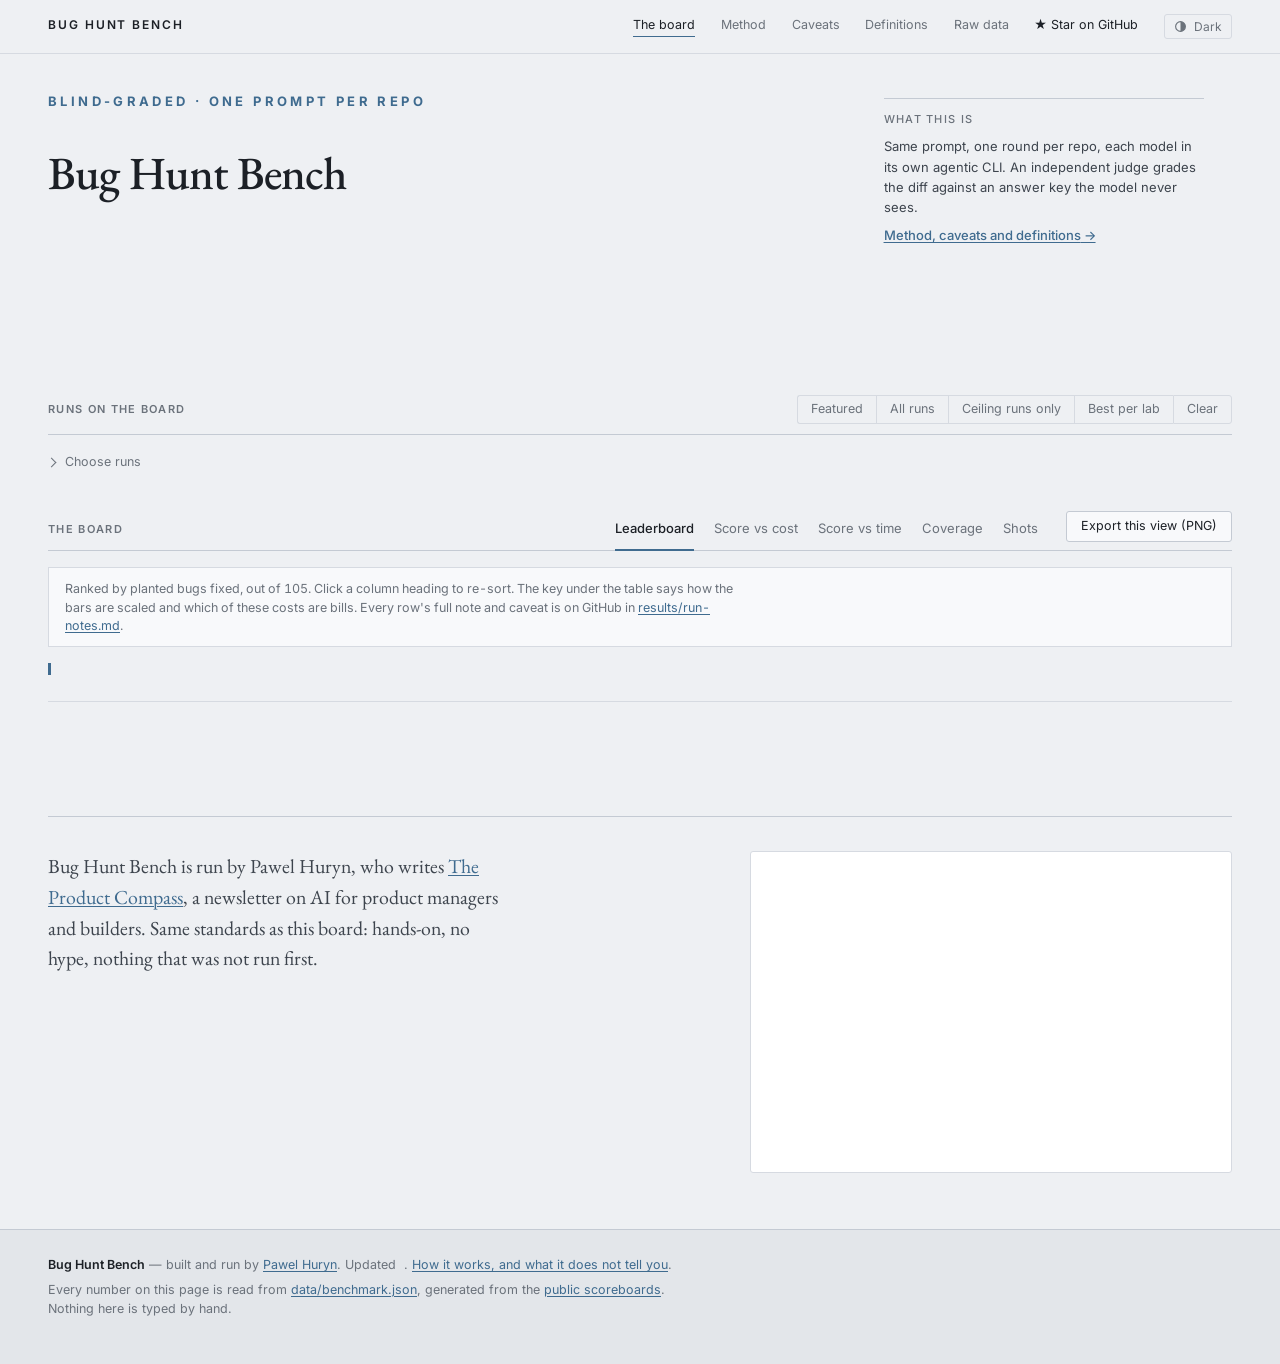
==== commit f221e4e6: "Shots view: multi-shot trajectories, pipelines, miss buckets (demo-gated) Fork proposal, no measured" ====
--- a/index.html
+++ b/index.html
@@ -15,21 +15,21 @@
      <html> before the first paint, so a dark-theme visitor never sees a white
      flash. It is a file rather than an inline block because the CSP has no
      'unsafe-inline'. -->
-<script src="/assets/js/theme-boot.js?v=d69cab3767"></script>
+<script src="/assets/js/theme-boot.js?v=1ff76947fb"></script>
 
 <meta property="og:type" content="website">
 <meta property="og:site_name" content="Bug Hunt Bench">
 <meta property="og:title" content="Bug Hunt Bench — frontier coding models against real planted bugs">
 <meta property="og:description" content="A blind-graded benchmark of frontier coding models on real bugs planted in two production codebases. The score counts planted bugs only; extra fixes are tracked separately and never added.">
 <meta property="og:url" content="https://bughunt.productcompass.pm/">
-<meta property="og:image" content="https://bughunt.productcompass.pm/og-image.png?v=2026-09-22-42d2c5bd">
+<meta property="og:image" content="https://bughunt.productcompass.pm/og-image.png?v=2026-09-23-87dcfd02">
 <meta property="og:image:width" content="1200">
 <meta property="og:image:height" content="630">
 <meta property="og:image:alt" content="Bug Hunt Bench leaderboard">
 <meta name="twitter:card" content="summary_large_image">
 <meta name="twitter:title" content="Bug Hunt Bench — frontier coding models against real planted bugs">
 <meta name="twitter:description" content="A blind-graded benchmark of frontier coding models on real bugs planted in two production codebases. The score counts planted bugs only.">
-<meta name="twitter:image" content="https://bughunt.productcompass.pm/og-image.png?v=2026-09-22-42d2c5bd">
+<meta name="twitter:image" content="https://bughunt.productcompass.pm/og-image.png?v=2026-09-23-87dcfd02">
 <meta name="twitter:creator" content="@PawelHuryn">
 
 <link rel="icon" href="/assets/favicon.svg" type="image/svg+xml">
@@ -38,7 +38,7 @@
 <link rel="preconnect" href="https://fonts.googleapis.com">
 <link rel="preconnect" href="https://fonts.gstatic.com" crossorigin>
 <link rel="stylesheet" href="https://fonts.googleapis.com/css2?family=EB+Garamond:ital,wght@0,400;0,500;1,400&amp;family=Inter:wght@400;500;600&amp;display=swap">
-<link rel="stylesheet" href="/assets/css/site.css?v=d69cab3767">
+<link rel="stylesheet" href="/assets/css/site.css?v=1ff76947fb">
 
 <!-- dateModified and url are patched at runtime from data/benchmark.json; keep the static values in sync anyway. -->
 <script type="application/ld+json" id="dataset-schema">
@@ -76,9 +76,9 @@
   ]
 }
 </script>
-<script type="module" src="/assets/js/main.js?v=d69cab3767"></script>
+<script type="module" src="/assets/js/main.js?v=1ff76947fb"></script>
 <!-- Microsoft Clarity analytics. A file, not an inline block: the CSP has no 'unsafe-inline'. -->
-<script src="/assets/js/clarity.js?v=d69cab3767" async></script>
+<script src="/assets/js/clarity.js?v=1ff76947fb" async></script>
 </head>
 <body>
 <a class="skip-link" href="#leaderboard">Skip to the leaderboard</a>
@@ -159,6 +159,7 @@
           <button type="button" class="tab" role="tab" id="tab-scatter" aria-controls="panel-scatter" aria-selected="false" tabindex="-1" data-view="scatter">Score vs cost</button>
           <button type="button" class="tab" role="tab" id="tab-time" aria-controls="panel-time" aria-selected="false" tabindex="-1" data-view="time">Score vs time</button>
           <button type="button" class="tab" role="tab" id="tab-coverage" aria-controls="panel-coverage" aria-selected="false" tabindex="-1" data-view="coverage">Coverage</button>
+          <button type="button" class="tab" role="tab" id="tab-shots" aria-controls="panel-shots" aria-selected="false" tabindex="-1" data-view="shots">Shots</button>
         </div>
         <button type="button" class="btn btn--export" id="export-png">Export this view (PNG)</button>
       </div>
@@ -213,6 +214,17 @@
       <div class="coverage" id="coverage-host"></div>
       <p class="empty" id="coverage-empty" hidden>No runs selected. Pick some above, or hit <strong>Featured</strong>.</p>
       <div id="coverage-note"></div>
+    </div>
+
+    <div class="panel" id="panel-shots" role="tabpanel" tabindex="0" aria-labelledby="tab-shots" hidden>
+      <div class="chart" id="shots-host"></div>
+      <p class="empty" id="shots-empty" hidden>No runs selected. Pick some above, or hit <strong>Featured</strong>.</p>
+      <div class="chart__legend" id="shots-legend"></div>
+      <p class="chart__note">
+        Each line is one run's shots in order, cheapest to dearest. Cost is on a logarithmic axis, as on the score-vs-cost map.
+        <span id="shots-note"></span>
+        Per-shot figures live in the tooltips; run totals are in the <button type="button" class="linkbtn" data-goto-view="table">leaderboard table</button>.
+      </p>
     </div>
   </section>
 
--- a/assets/css/site.css
+++ b/assets/css/site.css
@@ -614,6 +614,7 @@
   border: 1px dotted var(--neutral); border-radius: 2px; padding: 1px 4px;
 }
 .tag--superseded { border-style: solid; border-color: var(--hairline); background: var(--panel); }
+.tag--demo { border-style: solid; border-color: var(--accent); color: var(--accent); }
 
 /* ---------------------------------------------------------- the bar system
 
@@ -792,6 +793,26 @@
   max-width: 92ch; margin: 16px 0 0;
 }
 .chart__note strong { color: var(--ink-2); font-weight: 600; }
+
+/* -------------------------------------------------------------------- shots
+
+   The fifth view: cumulative fixes against cumulative cost, one trajectory per
+   run. The plot reuses every chart class above (.chart, .pt-ring, .pt-label,
+   .chart__tip, .chart__legend, .chart__def); only the three marks that are new
+   need rules of their own: the trajectory line, the grey cached-dollars stub
+   behind each point, and the handoff diamond. The DEMO banner marks sample
+   data that is on screen for layout review, never measured. */
+
+.chart .shot-line { fill: none; stroke-width: 2; stroke-opacity: 0.8; }
+.chart .shot-cache { stroke: var(--neutral); stroke-width: 3; stroke-linecap: round; stroke-opacity: 0.85; }
+.chart .shot-handoff { stroke: var(--plate); stroke-width: 2; }
+.chart .shot-num { font-family: var(--sans); font-size: 9px; fill: var(--muted); }
+.shots__demo {
+  margin: 0 0 12px; padding: 8px 12px;
+  border: 1px solid var(--accent); border-radius: 3px;
+  font-size: 12px; line-height: 1.5; color: var(--ink-2);
+  display: flex; align-items: baseline; gap: 8px; flex-wrap: wrap;
+}
 
 /* ----------------------------------------------------------------- coverage
 
